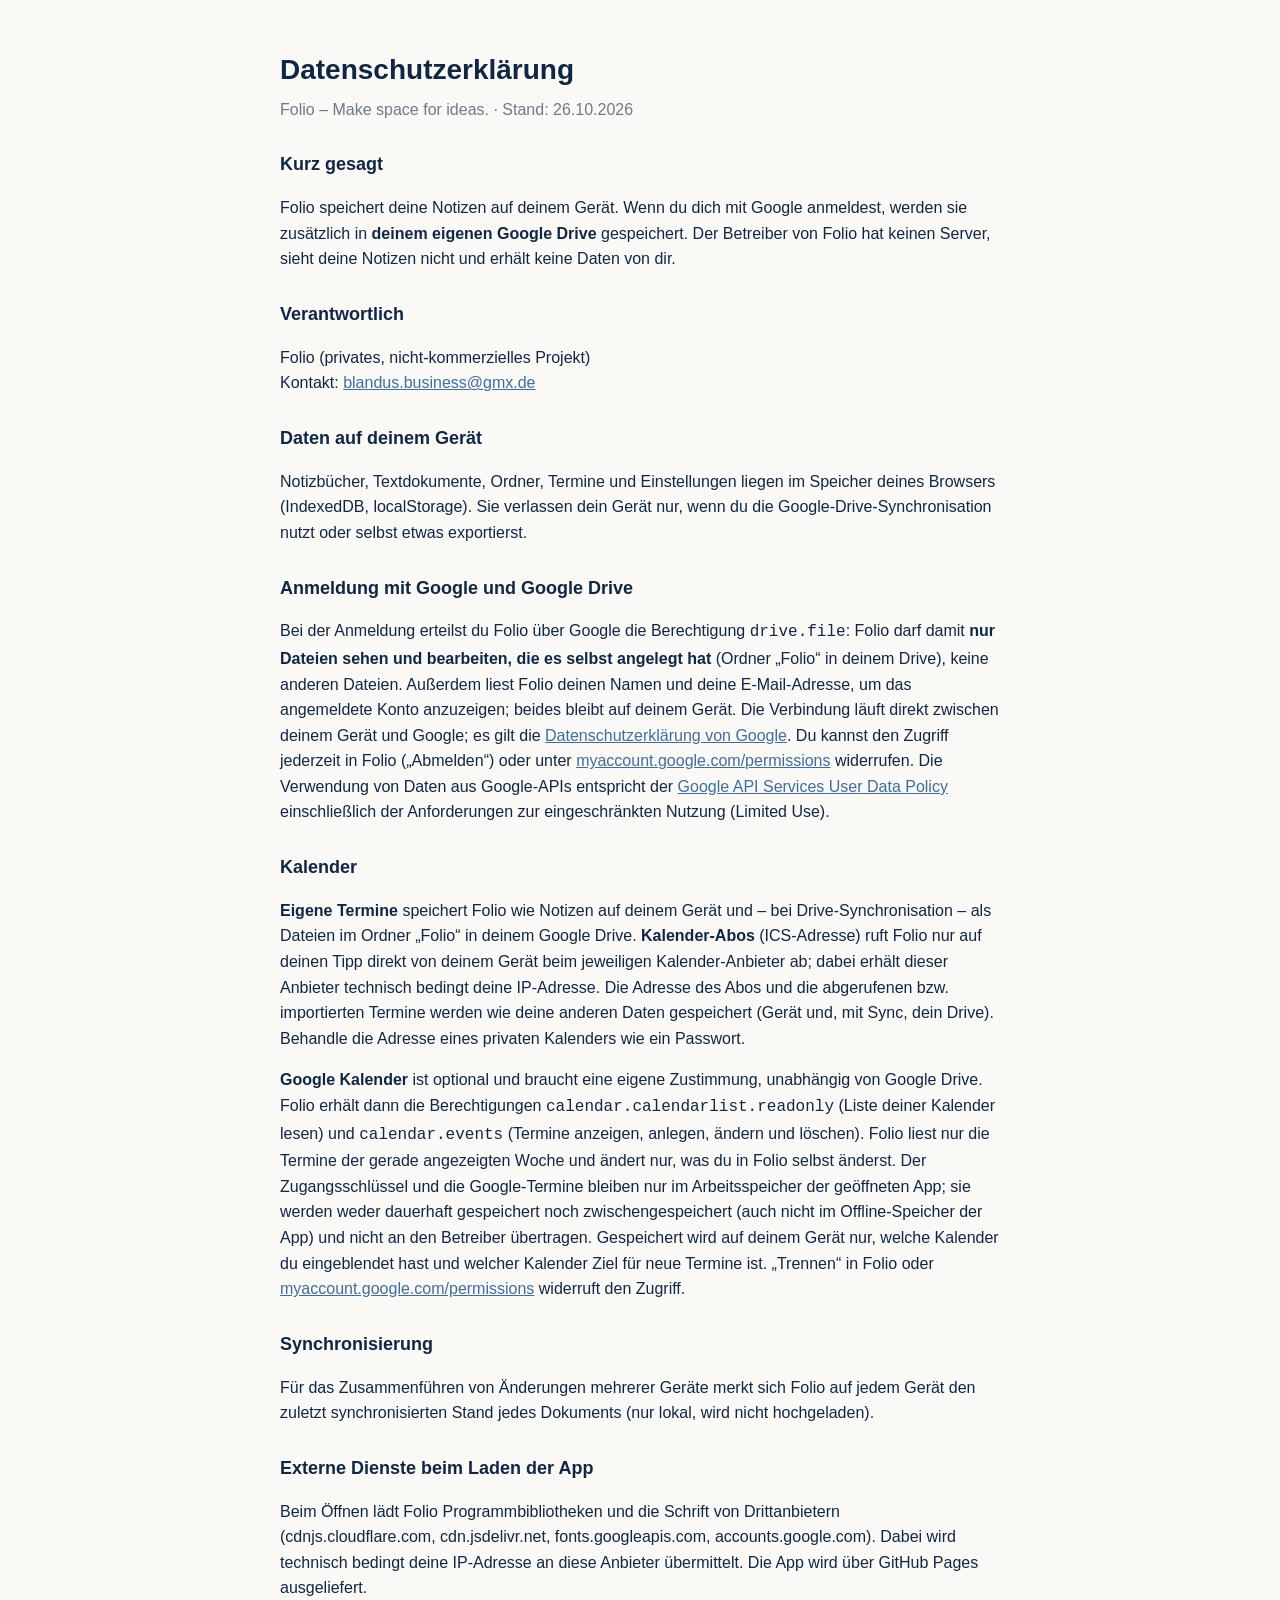
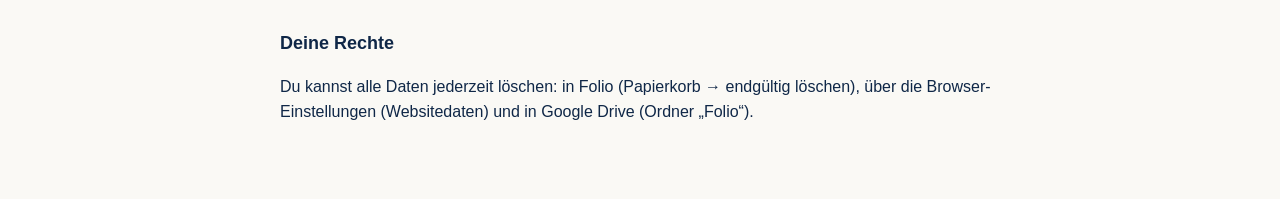
==== datenschutz.html @ 1590f9ae "Add files via upload" ====
<!doctype html>
<html lang="de">
<head>
<meta charset="utf-8">
<meta name="viewport" content="width=device-width, initial-scale=1">
<title>Folio – Datenschutz</title>
<link rel="icon" type="image/svg+xml" href="folio-mark.svg">
<style>
  body { margin: 0; background: #FAF9F5; color: #0F2747; font: 16px/1.6 -apple-system, BlinkMacSystemFont, "Segoe UI", Roboto, sans-serif; }
  main { max-width: 720px; margin: 0 auto; padding: 48px 24px 64px; }
  h1 { font-size: 28px; margin: 0 0 4px; } h2 { font-size: 18px; margin: 28px 0 6px; }
  .sub { color: rgba(15, 39, 71, .6); margin-bottom: 24px; }
  a { color: #3E6E9F; }
  @media (prefers-color-scheme: dark) { body { background: #111A26; color: #EEEAE2; } .sub { color: rgba(238, 234, 226, .6); } a { color: #8FB4DD; } }
</style>
</head>
<body>
<main>
  <h1>Datenschutzerklärung</h1>
  <div class="sub">Folio – Make space for ideas. · Stand: 26.10.2026</div>

  <h2>Kurz gesagt</h2>
  <p>Folio speichert deine Notizen auf deinem Gerät. Wenn du dich mit Google anmeldest, werden sie zusätzlich in
  <strong>deinem eigenen Google Drive</strong> gespeichert. Der Betreiber von Folio hat keinen Server, sieht deine
  Notizen nicht und erhält keine Daten von dir.</p>

  <h2>Verantwortlich</h2>
  <p>Folio (privates, nicht-kommerzielles Projekt)<br>
  Kontakt: <a href="mailto:blandus.business@gmx.de">blandus.business@gmx.de</a></p>

  <h2>Daten auf deinem Gerät</h2>
  <p>Notizbücher, Textdokumente, Ordner, Termine und Einstellungen liegen im Speicher deines Browsers (IndexedDB, localStorage).
  Sie verlassen dein Gerät nur, wenn du die Google-Drive-Synchronisation nutzt oder selbst etwas exportierst.</p>

  <h2>Anmeldung mit Google und Google Drive</h2>
  <p>Bei der Anmeldung erteilst du Folio über Google die Berechtigung <code>drive.file</code>: Folio darf damit
  <strong>nur Dateien sehen und bearbeiten, die es selbst angelegt hat</strong> (Ordner „Folio“ in deinem Drive), keine anderen
  Dateien. Außerdem liest Folio deinen Namen und deine E-Mail-Adresse, um das angemeldete Konto anzuzeigen; beides bleibt auf
  deinem Gerät. Die Verbindung läuft direkt zwischen deinem Gerät und Google; es gilt die
  <a href="https://policies.google.com/privacy" target="_blank" rel="noopener">Datenschutzerklärung von Google</a>.
  Du kannst den Zugriff jederzeit in Folio („Abmelden“) oder unter
  <a href="https://myaccount.google.com/permissions" target="_blank" rel="noopener">myaccount.google.com/permissions</a> widerrufen.
  Die Verwendung von Daten aus Google-APIs entspricht der
  <a href="https://developers.google.com/terms/api-services-user-data-policy" target="_blank" rel="noopener">Google API Services User Data Policy</a>
  einschließlich der Anforderungen zur eingeschränkten Nutzung (Limited Use).</p>

  <h2>Kalender</h2>
  <p><strong>Eigene Termine</strong> speichert Folio wie Notizen auf deinem Gerät und – bei Drive-Synchronisation – als
  Dateien im Ordner „Folio“ in deinem Google Drive. <strong>Kalender-Abos</strong> (ICS-Adresse) ruft Folio nur auf
  deinen Tipp direkt von deinem Gerät beim jeweiligen Kalender-Anbieter ab; dabei erhält dieser Anbieter technisch
  bedingt deine IP-Adresse. Die Adresse des Abos und die abgerufenen bzw. importierten Termine werden wie deine
  anderen Daten gespeichert (Gerät und, mit Sync, dein Drive). Behandle die Adresse eines privaten Kalenders wie ein
  Passwort.</p>
  <p><strong>Google Kalender</strong> ist optional und braucht eine eigene Zustimmung, unabhängig von Google Drive.
  Folio erhält dann die Berechtigungen <code>calendar.calendarlist.readonly</code> (Liste deiner Kalender lesen) und
  <code>calendar.events</code> (Termine anzeigen, anlegen, ändern und löschen). Folio liest nur die Termine der
  gerade angezeigten Woche und ändert nur, was du in Folio selbst änderst. Der Zugangsschlüssel und die
  Google-Termine bleiben nur im Arbeitsspeicher der geöffneten App; sie werden weder dauerhaft gespeichert noch
  zwischengespeichert (auch nicht im Offline-Speicher der App) und nicht an den Betreiber übertragen. Gespeichert wird
  auf deinem Gerät nur, welche Kalender du eingeblendet hast und welcher Kalender Ziel für neue Termine ist.
  „Trennen“ in Folio oder <a href="https://myaccount.google.com/permissions" target="_blank" rel="noopener">myaccount.google.com/permissions</a>
  widerruft den Zugriff.</p>

  <h2>Synchronisierung</h2>
  <p>Für das Zusammenführen von Änderungen mehrerer Geräte merkt sich Folio auf jedem Gerät den zuletzt
  synchronisierten Stand jedes Dokuments (nur lokal, wird nicht hochgeladen).</p>

  <h2>Externe Dienste beim Laden der App</h2>
  <p>Beim Öffnen lädt Folio Programmbibliotheken und die Schrift von Drittanbietern (cdnjs.cloudflare.com, cdn.jsdelivr.net,
  fonts.googleapis.com, accounts.google.com). Dabei wird technisch bedingt deine IP-Adresse an diese Anbieter übermittelt.
  Die App wird über GitHub Pages ausgeliefert.</p>

  <h2>Deine Rechte</h2>
  <p>Du kannst alle Daten jederzeit löschen: in Folio (Papierkorb → endgültig löschen), über die Browser-Einstellungen
  (Websitedaten) und in Google Drive (Ordner „Folio“).</p>
</main>
</body>
</html>
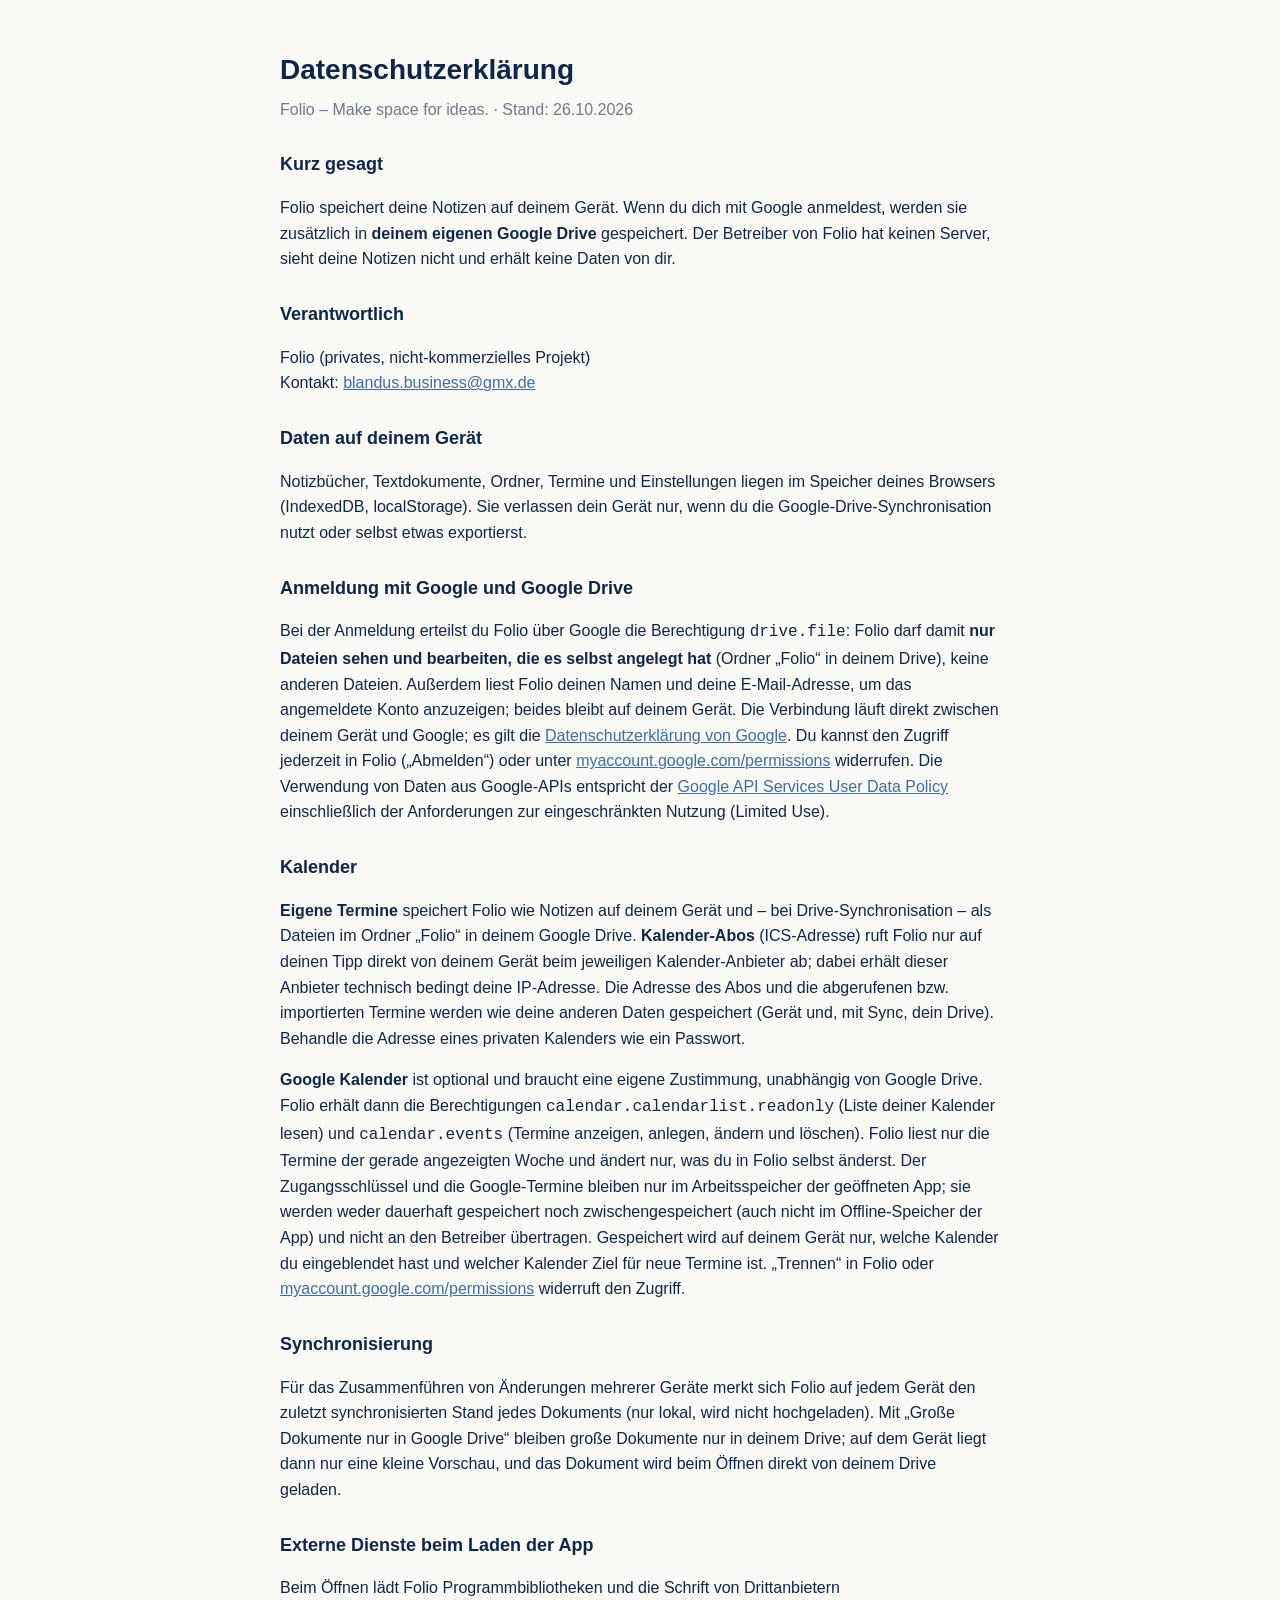
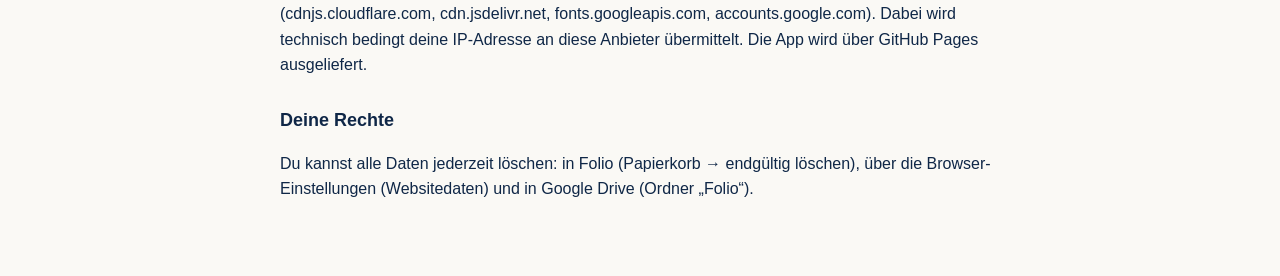
==== commit 08eae43f: "Add files via upload" ====
--- a/datenschutz.html
+++ b/datenschutz.html
@@ -63,7 +63,9 @@
 
   <h2>Synchronisierung</h2>
   <p>Für das Zusammenführen von Änderungen mehrerer Geräte merkt sich Folio auf jedem Gerät den zuletzt
-  synchronisierten Stand jedes Dokuments (nur lokal, wird nicht hochgeladen).</p>
+  synchronisierten Stand jedes Dokuments (nur lokal, wird nicht hochgeladen). Mit „Große Dokumente nur in Google
+  Drive“ bleiben große Dokumente nur in deinem Drive; auf dem Gerät liegt dann nur eine kleine Vorschau, und das
+  Dokument wird beim Öffnen direkt von deinem Drive geladen.</p>
 
   <h2>Externe Dienste beim Laden der App</h2>
   <p>Beim Öffnen lädt Folio Programmbibliotheken und die Schrift von Drittanbietern (cdnjs.cloudflare.com, cdn.jsdelivr.net,
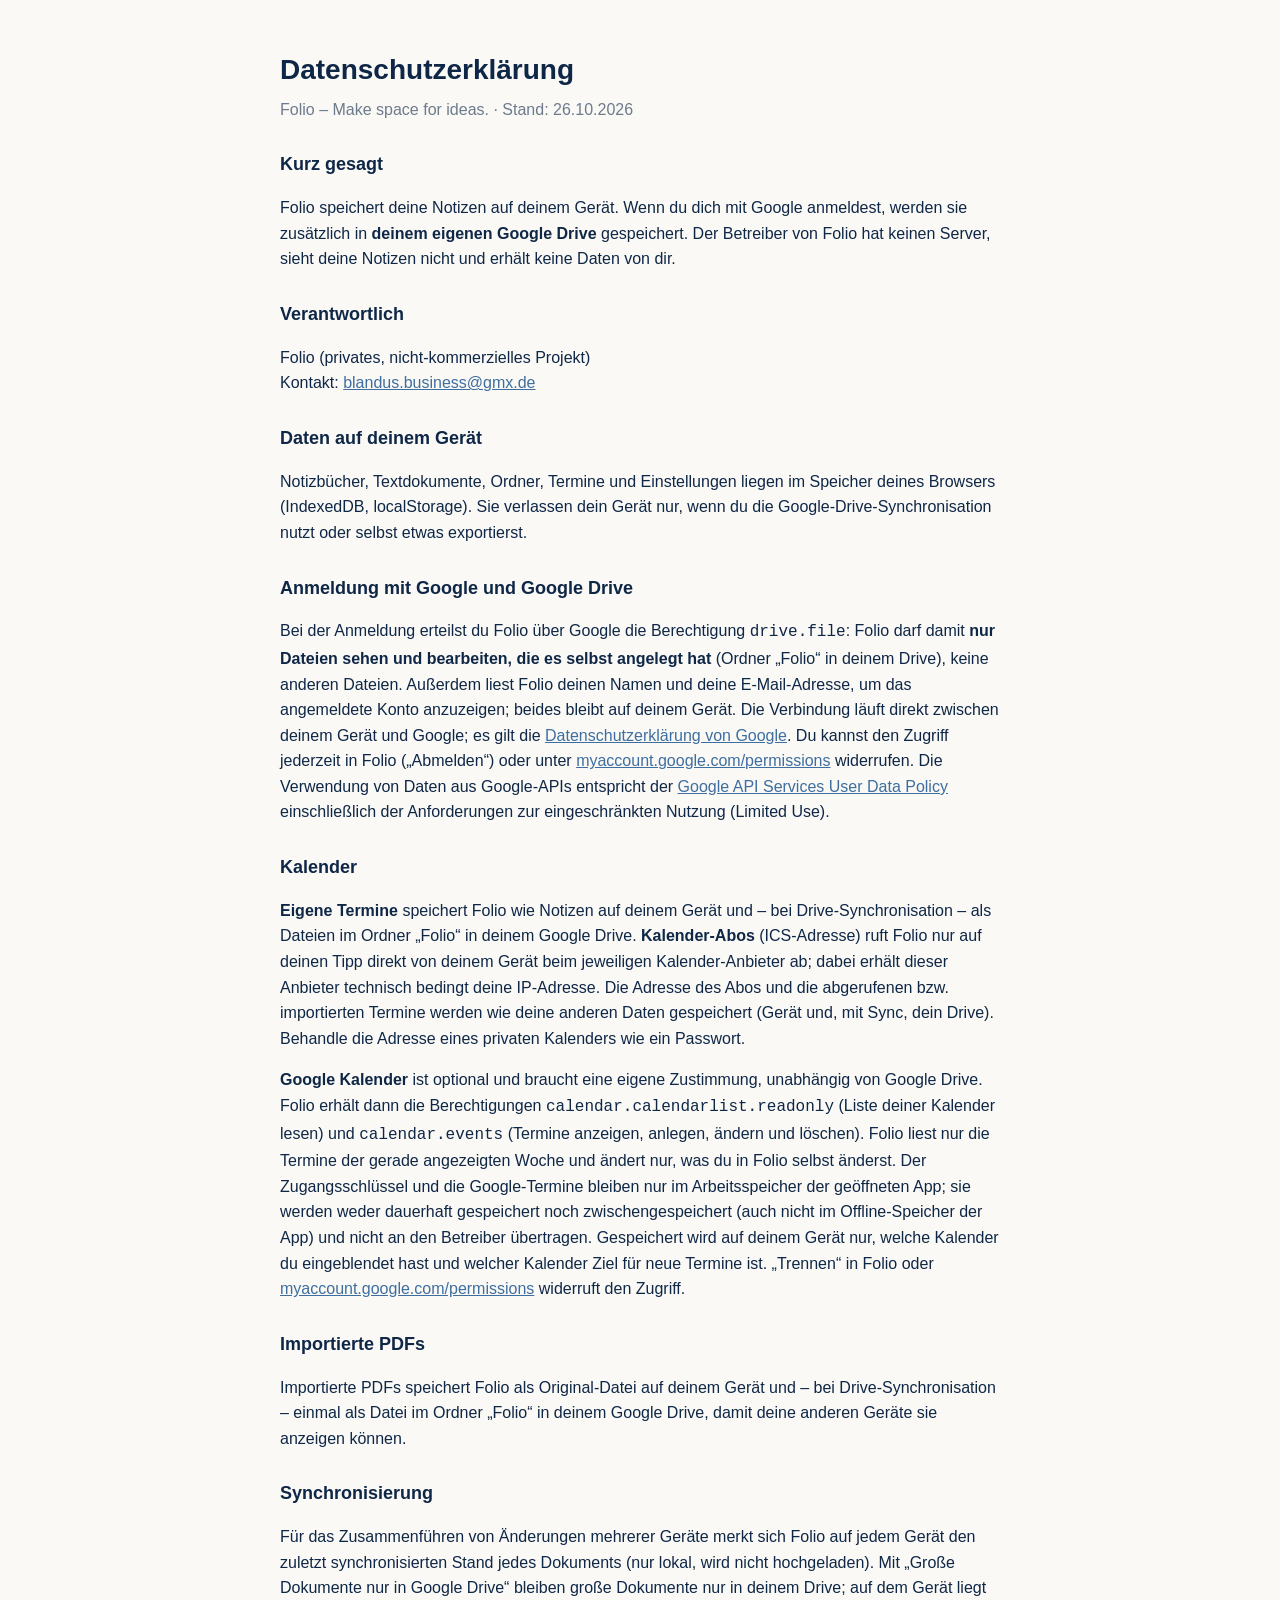
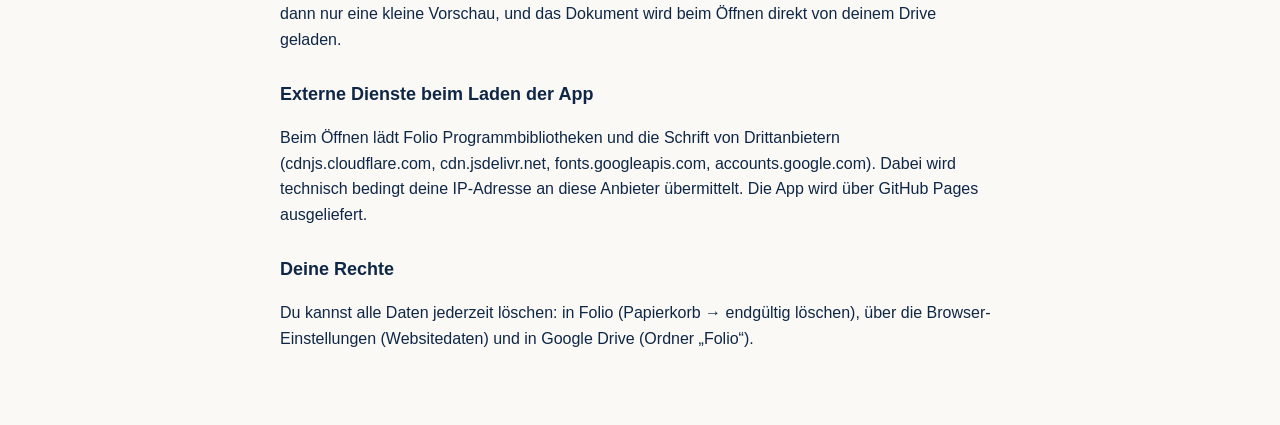
==== commit 3f6f0159: "Add files via upload" ====
--- a/datenschutz.html
+++ b/datenschutz.html
@@ -61,6 +61,10 @@
   „Trennen“ in Folio oder <a href="https://myaccount.google.com/permissions" target="_blank" rel="noopener">myaccount.google.com/permissions</a>
   widerruft den Zugriff.</p>
 
+  <h2>Importierte PDFs</h2>
+  <p>Importierte PDFs speichert Folio als Original-Datei auf deinem Gerät und – bei Drive-Synchronisation – einmal als
+  Datei im Ordner „Folio“ in deinem Google Drive, damit deine anderen Geräte sie anzeigen können.</p>
+
   <h2>Synchronisierung</h2>
   <p>Für das Zusammenführen von Änderungen mehrerer Geräte merkt sich Folio auf jedem Gerät den zuletzt
   synchronisierten Stand jedes Dokuments (nur lokal, wird nicht hochgeladen). Mit „Große Dokumente nur in Google
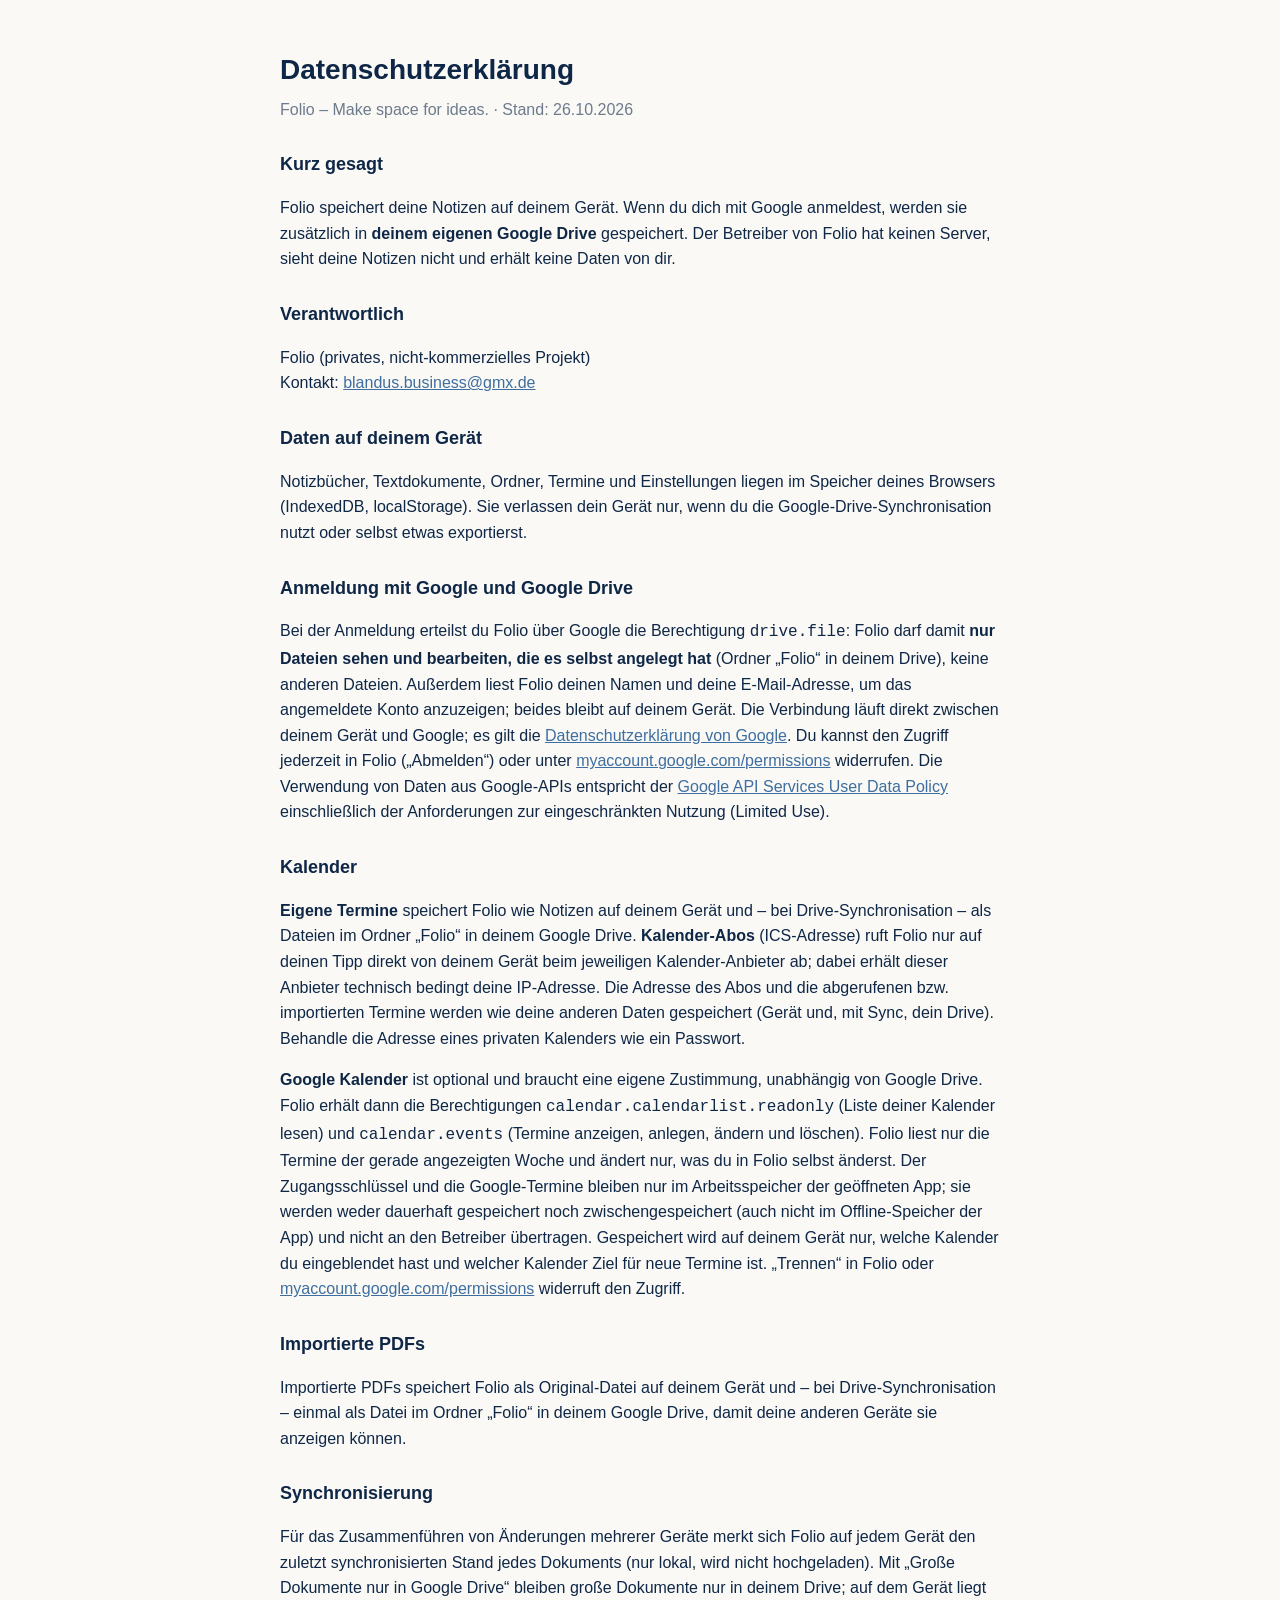
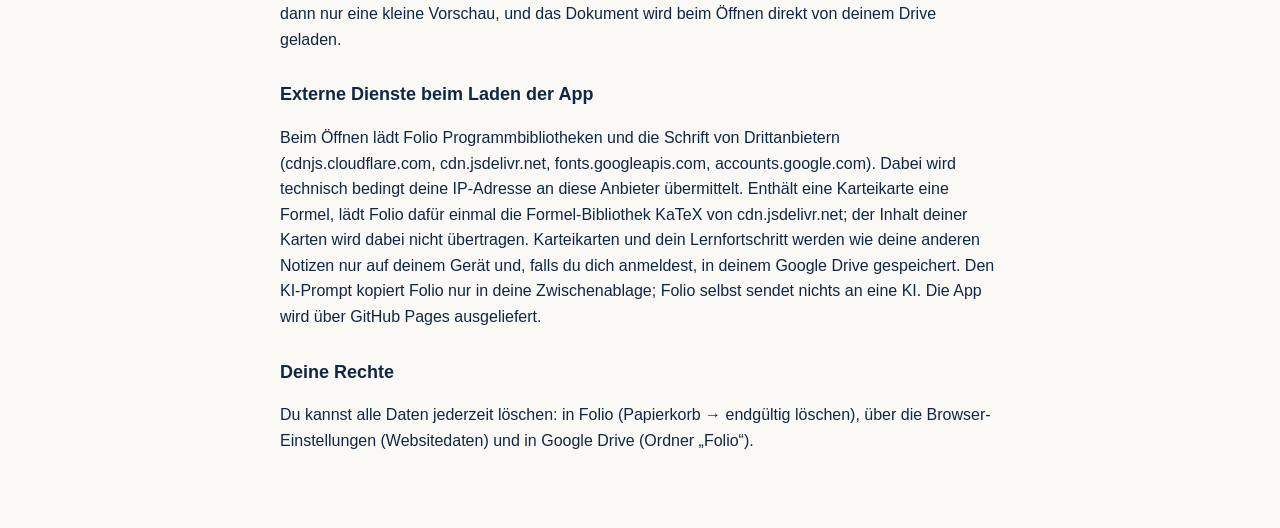
==== commit a818d71d: "Add files via upload" ====
--- a/datenschutz.html
+++ b/datenschutz.html
@@ -74,6 +74,10 @@
   <h2>Externe Dienste beim Laden der App</h2>
   <p>Beim Öffnen lädt Folio Programmbibliotheken und die Schrift von Drittanbietern (cdnjs.cloudflare.com, cdn.jsdelivr.net,
   fonts.googleapis.com, accounts.google.com). Dabei wird technisch bedingt deine IP-Adresse an diese Anbieter übermittelt.
+  Enthält eine Karteikarte eine Formel, lädt Folio dafür einmal die Formel-Bibliothek KaTeX von cdn.jsdelivr.net; der
+  Inhalt deiner Karten wird dabei nicht übertragen. Karteikarten und dein Lernfortschritt werden wie deine anderen
+  Notizen nur auf deinem Gerät und, falls du dich anmeldest, in deinem Google Drive gespeichert. Den KI-Prompt kopiert
+  Folio nur in deine Zwischenablage; Folio selbst sendet nichts an eine KI.
   Die App wird über GitHub Pages ausgeliefert.</p>
 
   <h2>Deine Rechte</h2>
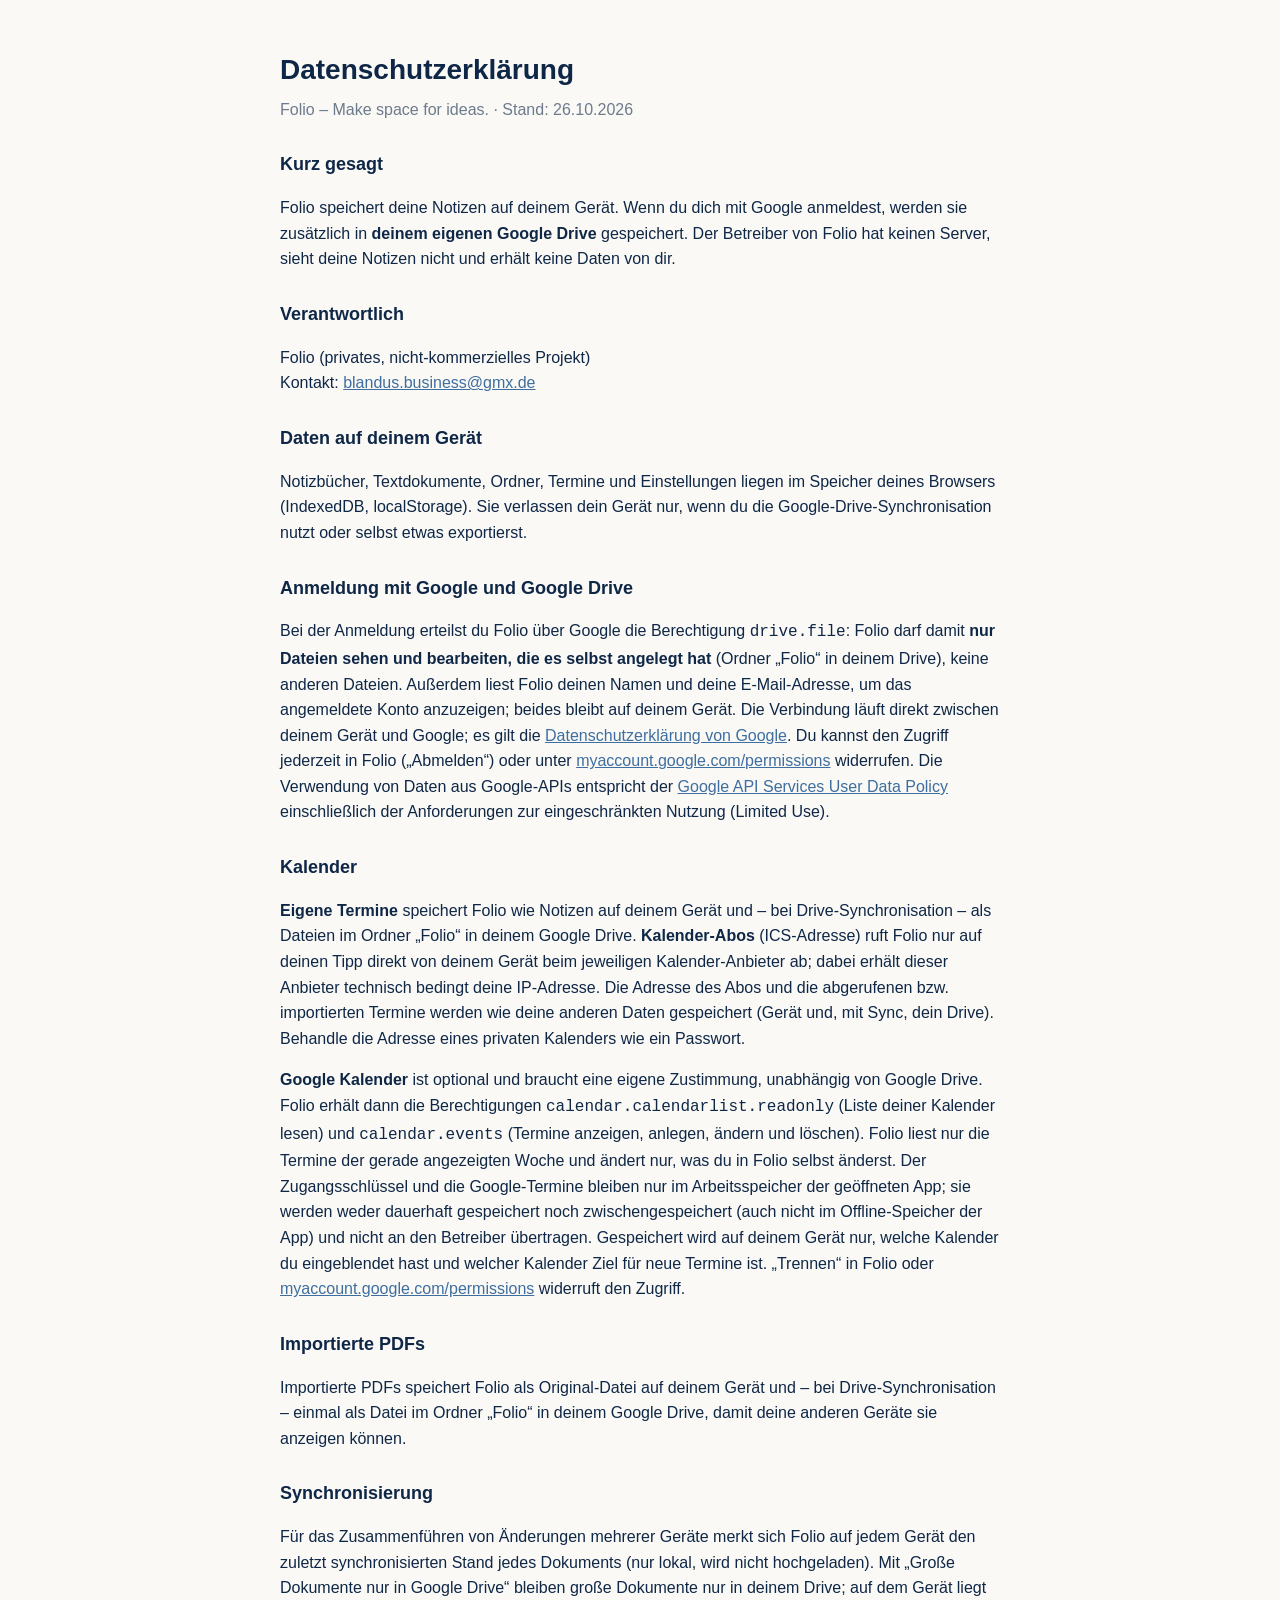
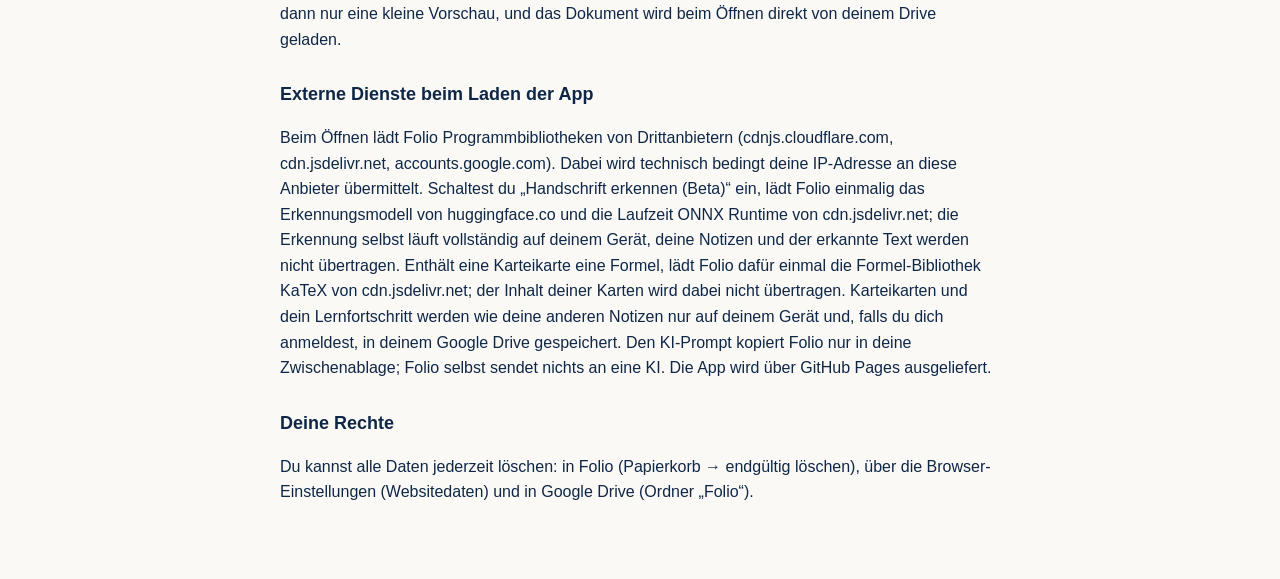
==== commit 8d9a99f1: "v72: Apple-style design pass and handwriting search (beta) - System font instead of Inter from Googl" ====
--- a/datenschutz.html
+++ b/datenschutz.html
@@ -72,8 +72,11 @@
   Dokument wird beim Öffnen direkt von deinem Drive geladen.</p>
 
   <h2>Externe Dienste beim Laden der App</h2>
-  <p>Beim Öffnen lädt Folio Programmbibliotheken und die Schrift von Drittanbietern (cdnjs.cloudflare.com, cdn.jsdelivr.net,
-  fonts.googleapis.com, accounts.google.com). Dabei wird technisch bedingt deine IP-Adresse an diese Anbieter übermittelt.
+  <p>Beim Öffnen lädt Folio Programmbibliotheken von Drittanbietern (cdnjs.cloudflare.com, cdn.jsdelivr.net,
+  accounts.google.com). Dabei wird technisch bedingt deine IP-Adresse an diese Anbieter übermittelt.
+  Schaltest du „Handschrift erkennen (Beta)“ ein, lädt Folio einmalig das Erkennungsmodell von huggingface.co und die
+  Laufzeit ONNX Runtime von cdn.jsdelivr.net; die Erkennung selbst läuft vollständig auf deinem Gerät, deine Notizen
+  und der erkannte Text werden nicht übertragen.
   Enthält eine Karteikarte eine Formel, lädt Folio dafür einmal die Formel-Bibliothek KaTeX von cdn.jsdelivr.net; der
   Inhalt deiner Karten wird dabei nicht übertragen. Karteikarten und dein Lernfortschritt werden wie deine anderen
   Notizen nur auf deinem Gerät und, falls du dich anmeldest, in deinem Google Drive gespeichert. Den KI-Prompt kopiert
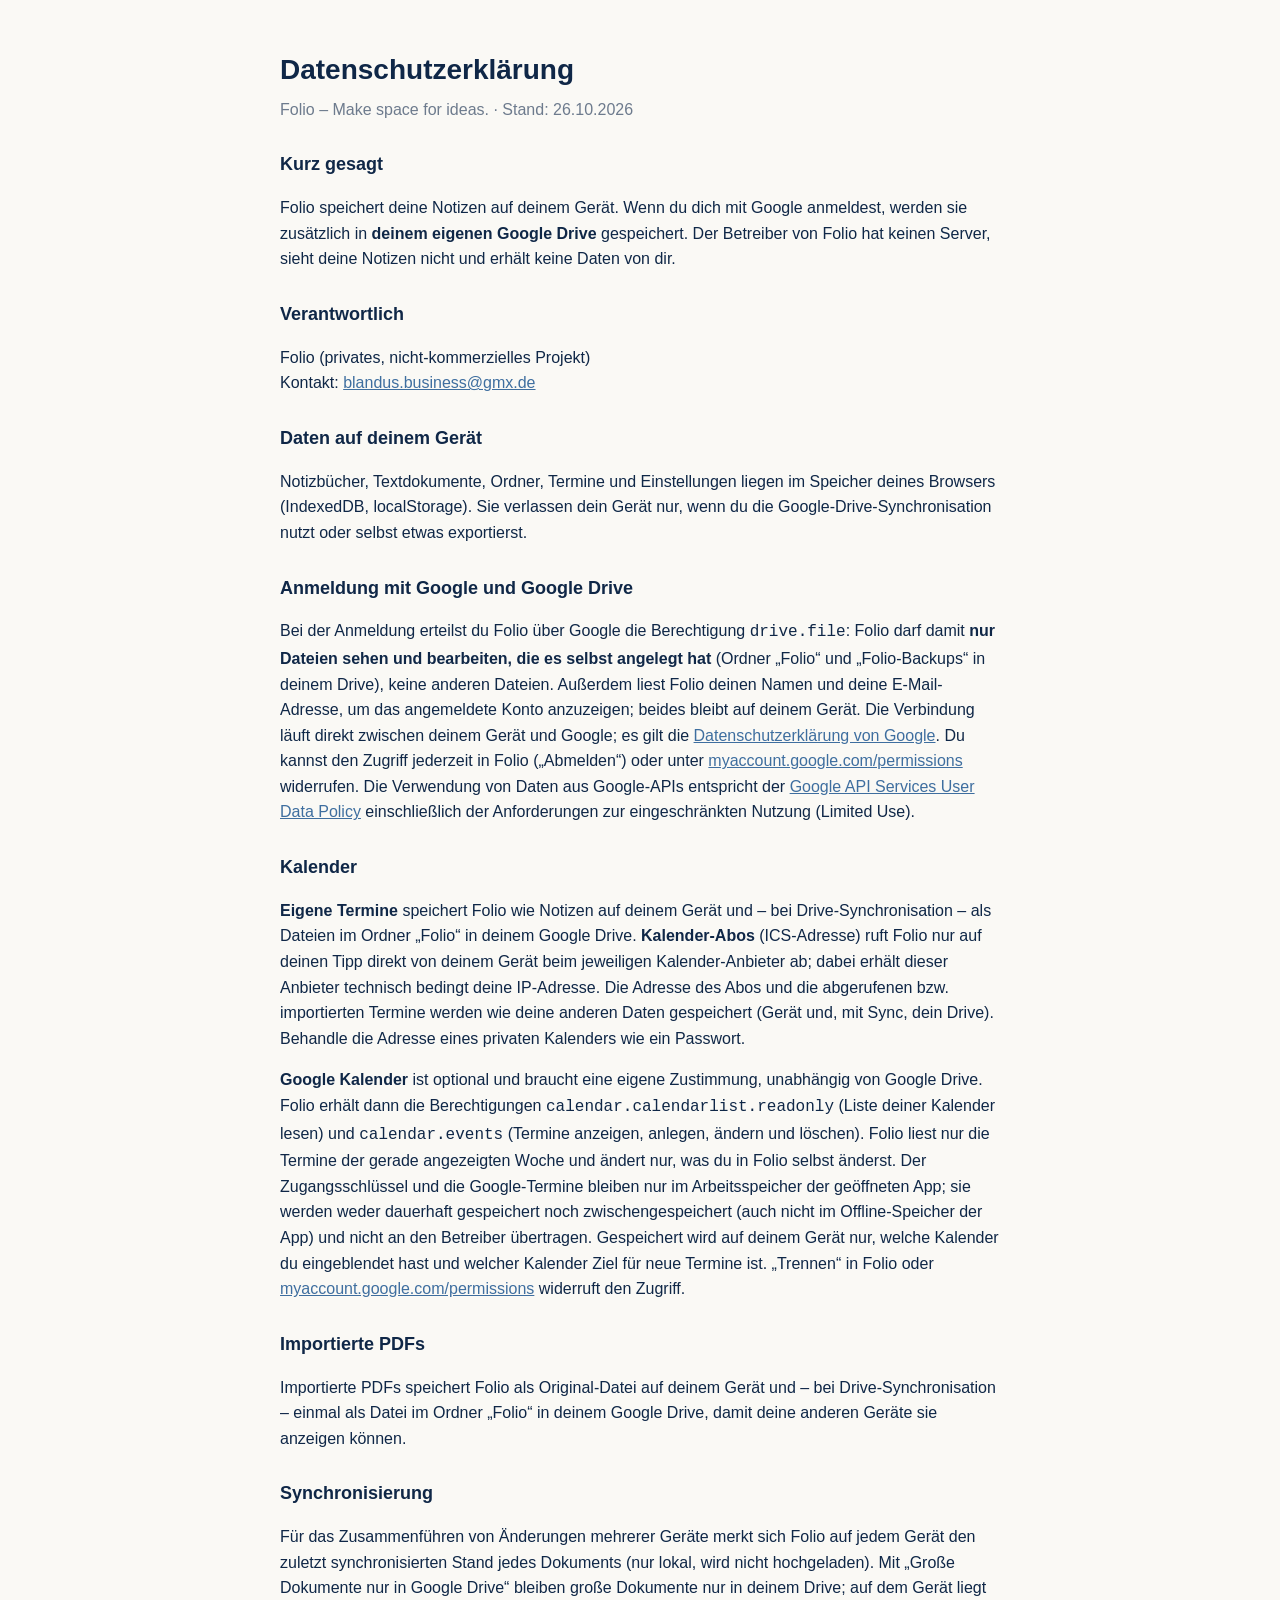
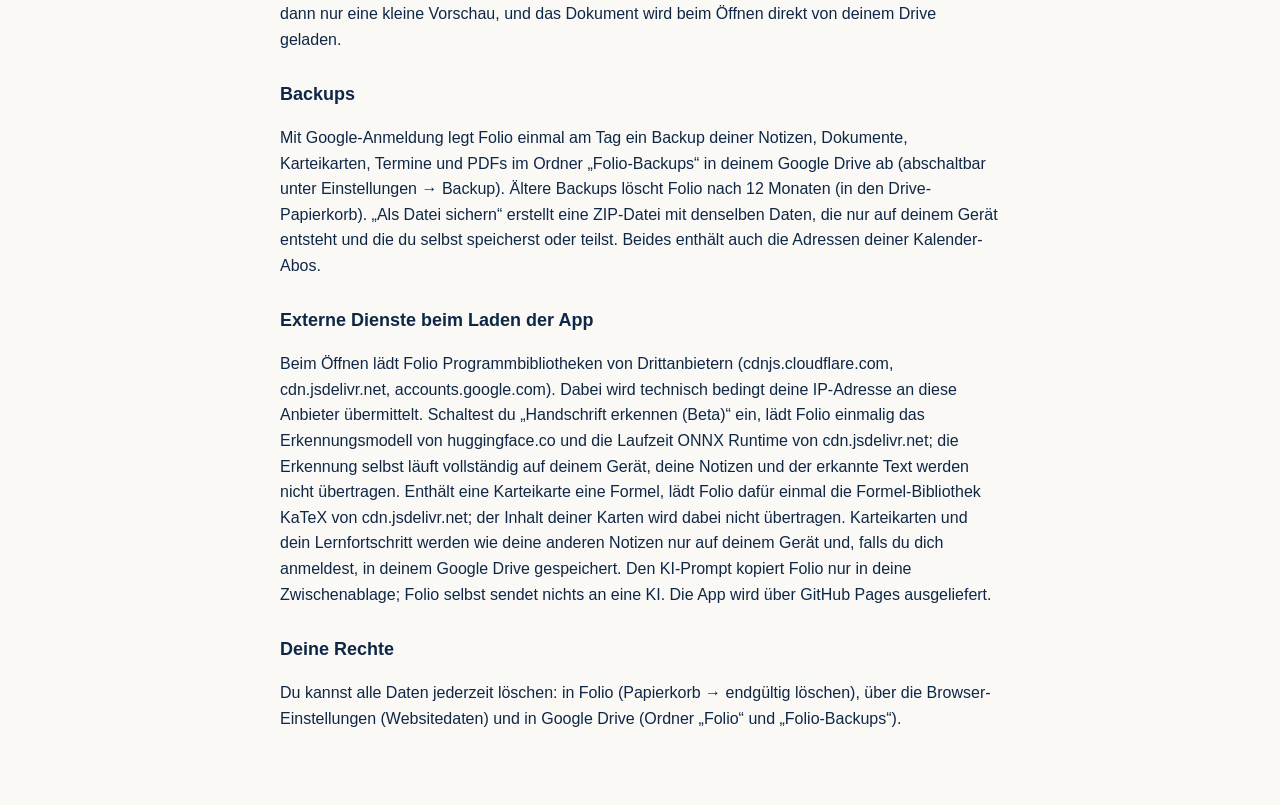
==== commit 2e39dea2: "Backups: täglich in Google Drive, ZIP-Datei, Wiederherstellen als Kopie (v82)" ====
--- a/datenschutz.html
+++ b/datenschutz.html
@@ -34,7 +34,7 @@
 
   <h2>Anmeldung mit Google und Google Drive</h2>
   <p>Bei der Anmeldung erteilst du Folio über Google die Berechtigung <code>drive.file</code>: Folio darf damit
-  <strong>nur Dateien sehen und bearbeiten, die es selbst angelegt hat</strong> (Ordner „Folio“ in deinem Drive), keine anderen
+  <strong>nur Dateien sehen und bearbeiten, die es selbst angelegt hat</strong> (Ordner „Folio“ und „Folio-Backups“ in deinem Drive), keine anderen
   Dateien. Außerdem liest Folio deinen Namen und deine E-Mail-Adresse, um das angemeldete Konto anzuzeigen; beides bleibt auf
   deinem Gerät. Die Verbindung läuft direkt zwischen deinem Gerät und Google; es gilt die
   <a href="https://policies.google.com/privacy" target="_blank" rel="noopener">Datenschutzerklärung von Google</a>.
@@ -71,6 +71,13 @@
   Drive“ bleiben große Dokumente nur in deinem Drive; auf dem Gerät liegt dann nur eine kleine Vorschau, und das
   Dokument wird beim Öffnen direkt von deinem Drive geladen.</p>
 
+  <h2>Backups</h2>
+  <p>Mit Google-Anmeldung legt Folio einmal am Tag ein Backup deiner Notizen, Dokumente, Karteikarten, Termine und
+  PDFs im Ordner „Folio-Backups“ in deinem Google Drive ab (abschaltbar unter Einstellungen → Backup). Ältere Backups
+  löscht Folio nach 12 Monaten (in den Drive-Papierkorb). „Als Datei sichern“ erstellt eine ZIP-Datei mit denselben
+  Daten, die nur auf deinem Gerät entsteht und die du selbst speicherst oder teilst. Beides enthält auch die Adressen
+  deiner Kalender-Abos.</p>
+
   <h2>Externe Dienste beim Laden der App</h2>
   <p>Beim Öffnen lädt Folio Programmbibliotheken von Drittanbietern (cdnjs.cloudflare.com, cdn.jsdelivr.net,
   accounts.google.com). Dabei wird technisch bedingt deine IP-Adresse an diese Anbieter übermittelt.
@@ -85,7 +92,7 @@
 
   <h2>Deine Rechte</h2>
   <p>Du kannst alle Daten jederzeit löschen: in Folio (Papierkorb → endgültig löschen), über die Browser-Einstellungen
-  (Websitedaten) und in Google Drive (Ordner „Folio“).</p>
+  (Websitedaten) und in Google Drive (Ordner „Folio“ und „Folio-Backups“).</p>
 </main>
 </body>
 </html>
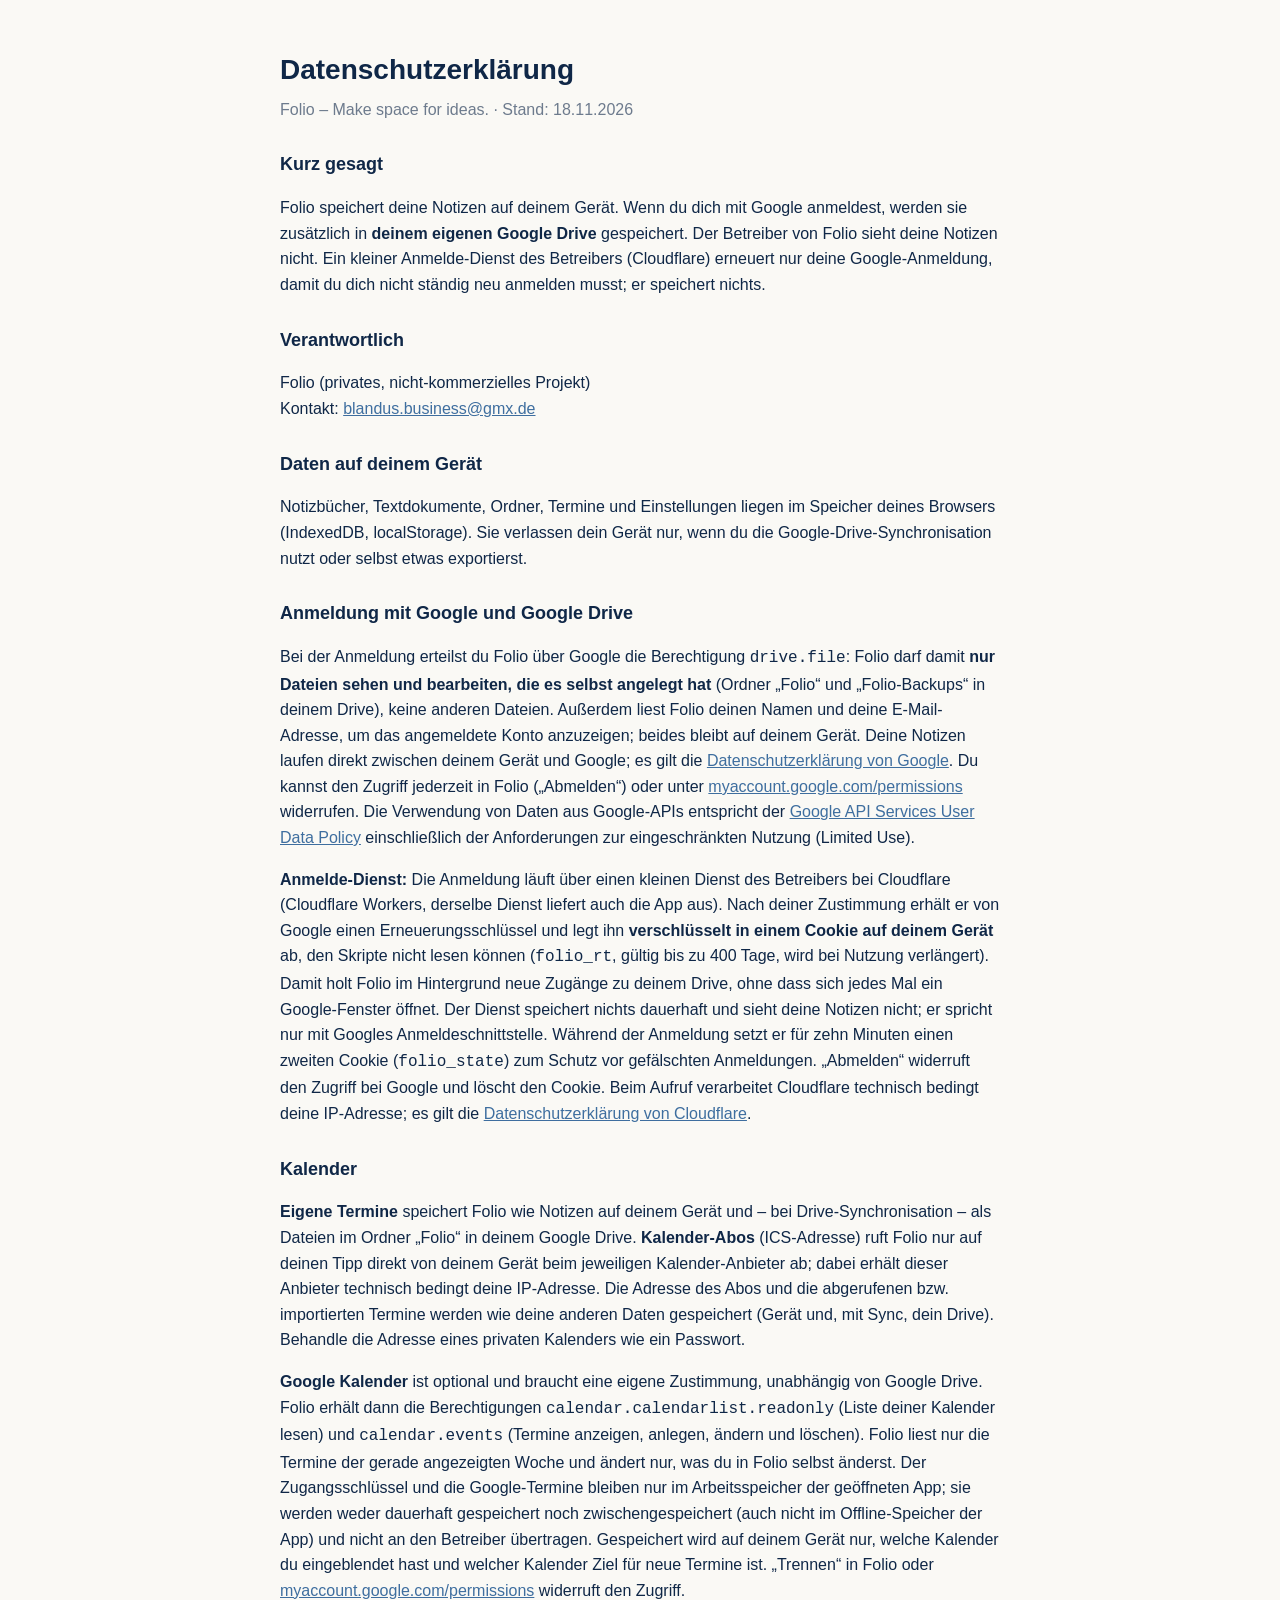
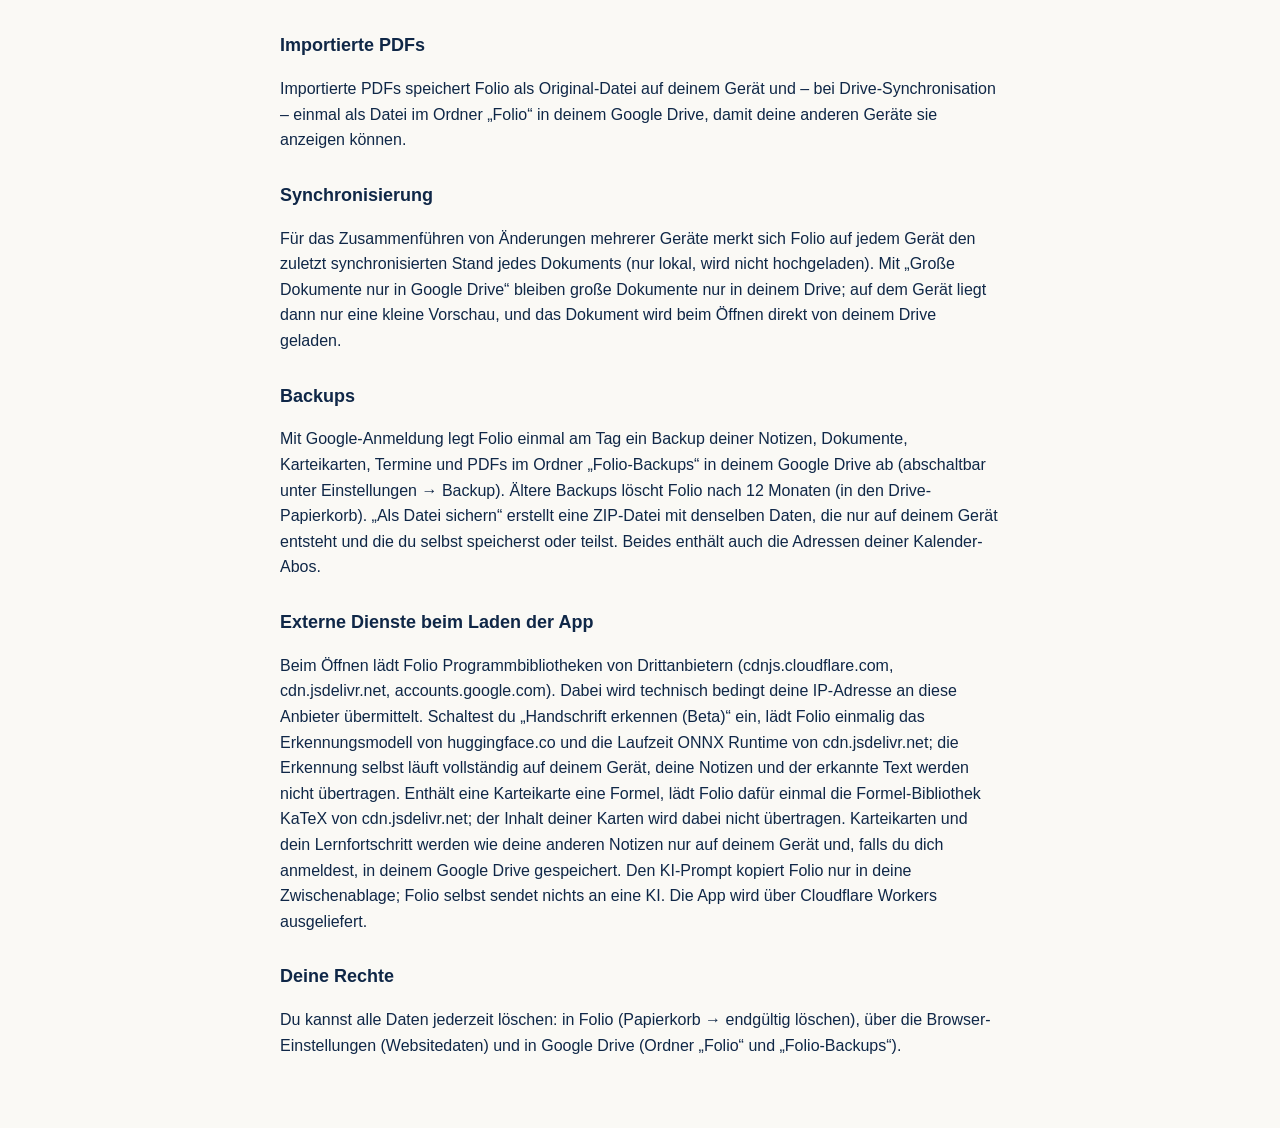
==== commit f7aa4ffd: "Google-Anmeldung über eigenen Cloudflare Worker, ohne wiederkehrendes Fenster (v86) Folio läuft als " ====
--- a/datenschutz.html
+++ b/datenschutz.html
@@ -17,12 +17,13 @@
 <body>
 <main>
   <h1>Datenschutzerklärung</h1>
-  <div class="sub">Folio – Make space for ideas. · Stand: 26.10.2026</div>
+  <div class="sub">Folio – Make space for ideas. · Stand: 18.11.2026</div>
 
   <h2>Kurz gesagt</h2>
   <p>Folio speichert deine Notizen auf deinem Gerät. Wenn du dich mit Google anmeldest, werden sie zusätzlich in
-  <strong>deinem eigenen Google Drive</strong> gespeichert. Der Betreiber von Folio hat keinen Server, sieht deine
-  Notizen nicht und erhält keine Daten von dir.</p>
+  <strong>deinem eigenen Google Drive</strong> gespeichert. Der Betreiber von Folio sieht deine Notizen nicht. Ein
+  kleiner Anmelde-Dienst des Betreibers (Cloudflare) erneuert nur deine Google-Anmeldung, damit du dich nicht ständig
+  neu anmelden musst; er speichert nichts.</p>
 
   <h2>Verantwortlich</h2>
   <p>Folio (privates, nicht-kommerzielles Projekt)<br>
@@ -36,13 +37,23 @@
   <p>Bei der Anmeldung erteilst du Folio über Google die Berechtigung <code>drive.file</code>: Folio darf damit
   <strong>nur Dateien sehen und bearbeiten, die es selbst angelegt hat</strong> (Ordner „Folio“ und „Folio-Backups“ in deinem Drive), keine anderen
   Dateien. Außerdem liest Folio deinen Namen und deine E-Mail-Adresse, um das angemeldete Konto anzuzeigen; beides bleibt auf
-  deinem Gerät. Die Verbindung läuft direkt zwischen deinem Gerät und Google; es gilt die
+  deinem Gerät. Deine Notizen laufen direkt zwischen deinem Gerät und Google; es gilt die
   <a href="https://policies.google.com/privacy" target="_blank" rel="noopener">Datenschutzerklärung von Google</a>.
   Du kannst den Zugriff jederzeit in Folio („Abmelden“) oder unter
   <a href="https://myaccount.google.com/permissions" target="_blank" rel="noopener">myaccount.google.com/permissions</a> widerrufen.
   Die Verwendung von Daten aus Google-APIs entspricht der
   <a href="https://developers.google.com/terms/api-services-user-data-policy" target="_blank" rel="noopener">Google API Services User Data Policy</a>
   einschließlich der Anforderungen zur eingeschränkten Nutzung (Limited Use).</p>
+  <p><strong>Anmelde-Dienst:</strong> Die Anmeldung läuft über einen kleinen Dienst des Betreibers bei Cloudflare
+  (Cloudflare Workers, derselbe Dienst liefert auch die App aus). Nach deiner Zustimmung erhält er von Google einen
+  Erneuerungsschlüssel und legt ihn <strong>verschlüsselt in einem Cookie auf deinem Gerät</strong> ab, den Skripte
+  nicht lesen können (<code>folio_rt</code>, gültig bis zu 400 Tage, wird bei Nutzung verlängert). Damit holt Folio
+  im Hintergrund neue Zugänge zu deinem Drive, ohne dass sich jedes Mal ein Google-Fenster öffnet. Der Dienst speichert
+  nichts dauerhaft und sieht deine Notizen nicht; er spricht nur mit Googles Anmeldeschnittstelle. Während der Anmeldung
+  setzt er für zehn Minuten einen zweiten Cookie (<code>folio_state</code>) zum Schutz vor gefälschten Anmeldungen.
+  „Abmelden“ widerruft den Zugriff bei Google und löscht den Cookie. Beim Aufruf verarbeitet Cloudflare technisch
+  bedingt deine IP-Adresse; es gilt die
+  <a href="https://www.cloudflare.com/privacypolicy/" target="_blank" rel="noopener">Datenschutzerklärung von Cloudflare</a>.</p>
 
   <h2>Kalender</h2>
   <p><strong>Eigene Termine</strong> speichert Folio wie Notizen auf deinem Gerät und – bei Drive-Synchronisation – als
@@ -88,7 +99,7 @@
   Inhalt deiner Karten wird dabei nicht übertragen. Karteikarten und dein Lernfortschritt werden wie deine anderen
   Notizen nur auf deinem Gerät und, falls du dich anmeldest, in deinem Google Drive gespeichert. Den KI-Prompt kopiert
   Folio nur in deine Zwischenablage; Folio selbst sendet nichts an eine KI.
-  Die App wird über GitHub Pages ausgeliefert.</p>
+  Die App wird über Cloudflare Workers ausgeliefert.</p>
 
   <h2>Deine Rechte</h2>
   <p>Du kannst alle Daten jederzeit löschen: in Folio (Papierkorb → endgültig löschen), über die Browser-Einstellungen
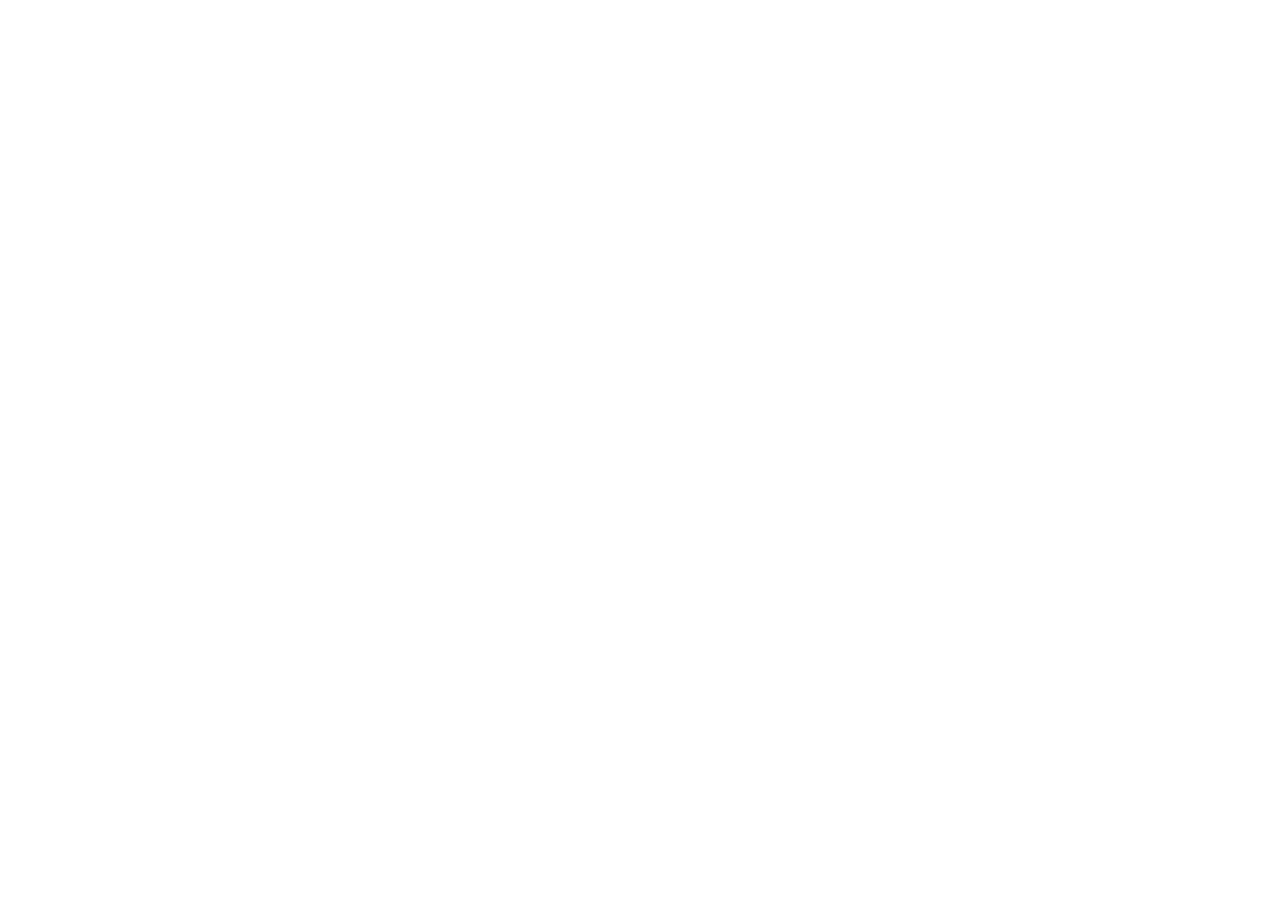
==== commit 62a0eaa8: "GitHub Pages leitet auf folio.blandus.workers.dev (Cloudflare) um" ====
--- a/datenschutz.html
+++ b/datenschutz.html
@@ -3,107 +3,27 @@
 <head>
 <meta charset="utf-8">
 <meta name="viewport" content="width=device-width, initial-scale=1">
-<title>Folio – Datenschutz</title>
-<link rel="icon" type="image/svg+xml" href="folio-mark.svg">
+<title>Folio ist umgezogen</title>
+<!-- Folio läuft nur noch unter https://folio.blandus.workers.dev (Cloudflare). Diese Seite (auch als 404.html und
+     datenschutz.html) leitet jede alte GitHub-Pages-Adresse dorthin weiter, Pfad eingeschlossen. -->
+<meta http-equiv="refresh" content="0; url=https://folio.blandus.workers.dev/">
+<script>
+  var p = location.pathname.replace(/^\/Folio(\/|$)/, '/');
+  if (p === '/index.html') p = '/';
+  location.replace('https://folio.blandus.workers.dev' + p + location.search + location.hash);
+</script>
 <style>
   body { margin: 0; background: #FAF9F5; color: #0F2747; font: 16px/1.6 -apple-system, BlinkMacSystemFont, "Segoe UI", Roboto, sans-serif; }
-  main { max-width: 720px; margin: 0 auto; padding: 48px 24px 64px; }
-  h1 { font-size: 28px; margin: 0 0 4px; } h2 { font-size: 18px; margin: 28px 0 6px; }
-  .sub { color: rgba(15, 39, 71, .6); margin-bottom: 24px; }
-  a { color: #3E6E9F; }
-  @media (prefers-color-scheme: dark) { body { background: #111A26; color: #EEEAE2; } .sub { color: rgba(238, 234, 226, .6); } a { color: #8FB4DD; } }
+  main { max-width: 560px; margin: 0 auto; padding: 64px 24px; }
+  a { color: inherit; }
+  @media (prefers-color-scheme: dark) { body { background: #14161A; color: #E8E6E1; } }
 </style>
 </head>
 <body>
 <main>
-  <h1>Datenschutzerklärung</h1>
-  <div class="sub">Folio – Make space for ideas. · Stand: 18.11.2026</div>
-
-  <h2>Kurz gesagt</h2>
-  <p>Folio speichert deine Notizen auf deinem Gerät. Wenn du dich mit Google anmeldest, werden sie zusätzlich in
-  <strong>deinem eigenen Google Drive</strong> gespeichert. Der Betreiber von Folio sieht deine Notizen nicht. Ein
-  kleiner Anmelde-Dienst des Betreibers (Cloudflare) erneuert nur deine Google-Anmeldung, damit du dich nicht ständig
-  neu anmelden musst; er speichert nichts.</p>
-
-  <h2>Verantwortlich</h2>
-  <p>Folio (privates, nicht-kommerzielles Projekt)<br>
-  Kontakt: <a href="mailto:blandus.business@gmx.de">blandus.business@gmx.de</a></p>
-
-  <h2>Daten auf deinem Gerät</h2>
-  <p>Notizbücher, Textdokumente, Ordner, Termine und Einstellungen liegen im Speicher deines Browsers (IndexedDB, localStorage).
-  Sie verlassen dein Gerät nur, wenn du die Google-Drive-Synchronisation nutzt oder selbst etwas exportierst.</p>
-
-  <h2>Anmeldung mit Google und Google Drive</h2>
-  <p>Bei der Anmeldung erteilst du Folio über Google die Berechtigung <code>drive.file</code>: Folio darf damit
-  <strong>nur Dateien sehen und bearbeiten, die es selbst angelegt hat</strong> (Ordner „Folio“ und „Folio-Backups“ in deinem Drive), keine anderen
-  Dateien. Außerdem liest Folio deinen Namen und deine E-Mail-Adresse, um das angemeldete Konto anzuzeigen; beides bleibt auf
-  deinem Gerät. Deine Notizen laufen direkt zwischen deinem Gerät und Google; es gilt die
-  <a href="https://policies.google.com/privacy" target="_blank" rel="noopener">Datenschutzerklärung von Google</a>.
-  Du kannst den Zugriff jederzeit in Folio („Abmelden“) oder unter
-  <a href="https://myaccount.google.com/permissions" target="_blank" rel="noopener">myaccount.google.com/permissions</a> widerrufen.
-  Die Verwendung von Daten aus Google-APIs entspricht der
-  <a href="https://developers.google.com/terms/api-services-user-data-policy" target="_blank" rel="noopener">Google API Services User Data Policy</a>
-  einschließlich der Anforderungen zur eingeschränkten Nutzung (Limited Use).</p>
-  <p><strong>Anmelde-Dienst:</strong> Die Anmeldung läuft über einen kleinen Dienst des Betreibers bei Cloudflare
-  (Cloudflare Workers, derselbe Dienst liefert auch die App aus). Nach deiner Zustimmung erhält er von Google einen
-  Erneuerungsschlüssel und legt ihn <strong>verschlüsselt in einem Cookie auf deinem Gerät</strong> ab, den Skripte
-  nicht lesen können (<code>folio_rt</code>, gültig bis zu 400 Tage, wird bei Nutzung verlängert). Damit holt Folio
-  im Hintergrund neue Zugänge zu deinem Drive, ohne dass sich jedes Mal ein Google-Fenster öffnet. Der Dienst speichert
-  nichts dauerhaft und sieht deine Notizen nicht; er spricht nur mit Googles Anmeldeschnittstelle. Während der Anmeldung
-  setzt er für zehn Minuten einen zweiten Cookie (<code>folio_state</code>) zum Schutz vor gefälschten Anmeldungen.
-  „Abmelden“ widerruft den Zugriff bei Google und löscht den Cookie. Beim Aufruf verarbeitet Cloudflare technisch
-  bedingt deine IP-Adresse; es gilt die
-  <a href="https://www.cloudflare.com/privacypolicy/" target="_blank" rel="noopener">Datenschutzerklärung von Cloudflare</a>.</p>
-
-  <h2>Kalender</h2>
-  <p><strong>Eigene Termine</strong> speichert Folio wie Notizen auf deinem Gerät und – bei Drive-Synchronisation – als
-  Dateien im Ordner „Folio“ in deinem Google Drive. <strong>Kalender-Abos</strong> (ICS-Adresse) ruft Folio nur auf
-  deinen Tipp direkt von deinem Gerät beim jeweiligen Kalender-Anbieter ab; dabei erhält dieser Anbieter technisch
-  bedingt deine IP-Adresse. Die Adresse des Abos und die abgerufenen bzw. importierten Termine werden wie deine
-  anderen Daten gespeichert (Gerät und, mit Sync, dein Drive). Behandle die Adresse eines privaten Kalenders wie ein
-  Passwort.</p>
-  <p><strong>Google Kalender</strong> ist optional und braucht eine eigene Zustimmung, unabhängig von Google Drive.
-  Folio erhält dann die Berechtigungen <code>calendar.calendarlist.readonly</code> (Liste deiner Kalender lesen) und
-  <code>calendar.events</code> (Termine anzeigen, anlegen, ändern und löschen). Folio liest nur die Termine der
-  gerade angezeigten Woche und ändert nur, was du in Folio selbst änderst. Der Zugangsschlüssel und die
-  Google-Termine bleiben nur im Arbeitsspeicher der geöffneten App; sie werden weder dauerhaft gespeichert noch
-  zwischengespeichert (auch nicht im Offline-Speicher der App) und nicht an den Betreiber übertragen. Gespeichert wird
-  auf deinem Gerät nur, welche Kalender du eingeblendet hast und welcher Kalender Ziel für neue Termine ist.
-  „Trennen“ in Folio oder <a href="https://myaccount.google.com/permissions" target="_blank" rel="noopener">myaccount.google.com/permissions</a>
-  widerruft den Zugriff.</p>
-
-  <h2>Importierte PDFs</h2>
-  <p>Importierte PDFs speichert Folio als Original-Datei auf deinem Gerät und – bei Drive-Synchronisation – einmal als
-  Datei im Ordner „Folio“ in deinem Google Drive, damit deine anderen Geräte sie anzeigen können.</p>
-
-  <h2>Synchronisierung</h2>
-  <p>Für das Zusammenführen von Änderungen mehrerer Geräte merkt sich Folio auf jedem Gerät den zuletzt
-  synchronisierten Stand jedes Dokuments (nur lokal, wird nicht hochgeladen). Mit „Große Dokumente nur in Google
-  Drive“ bleiben große Dokumente nur in deinem Drive; auf dem Gerät liegt dann nur eine kleine Vorschau, und das
-  Dokument wird beim Öffnen direkt von deinem Drive geladen.</p>
-
-  <h2>Backups</h2>
-  <p>Mit Google-Anmeldung legt Folio einmal am Tag ein Backup deiner Notizen, Dokumente, Karteikarten, Termine und
-  PDFs im Ordner „Folio-Backups“ in deinem Google Drive ab (abschaltbar unter Einstellungen → Backup). Ältere Backups
-  löscht Folio nach 12 Monaten (in den Drive-Papierkorb). „Als Datei sichern“ erstellt eine ZIP-Datei mit denselben
-  Daten, die nur auf deinem Gerät entsteht und die du selbst speicherst oder teilst. Beides enthält auch die Adressen
-  deiner Kalender-Abos.</p>
-
-  <h2>Externe Dienste beim Laden der App</h2>
-  <p>Beim Öffnen lädt Folio Programmbibliotheken von Drittanbietern (cdnjs.cloudflare.com, cdn.jsdelivr.net,
-  accounts.google.com). Dabei wird technisch bedingt deine IP-Adresse an diese Anbieter übermittelt.
-  Schaltest du „Handschrift erkennen (Beta)“ ein, lädt Folio einmalig das Erkennungsmodell von huggingface.co und die
-  Laufzeit ONNX Runtime von cdn.jsdelivr.net; die Erkennung selbst läuft vollständig auf deinem Gerät, deine Notizen
-  und der erkannte Text werden nicht übertragen.
-  Enthält eine Karteikarte eine Formel, lädt Folio dafür einmal die Formel-Bibliothek KaTeX von cdn.jsdelivr.net; der
-  Inhalt deiner Karten wird dabei nicht übertragen. Karteikarten und dein Lernfortschritt werden wie deine anderen
-  Notizen nur auf deinem Gerät und, falls du dich anmeldest, in deinem Google Drive gespeichert. Den KI-Prompt kopiert
-  Folio nur in deine Zwischenablage; Folio selbst sendet nichts an eine KI.
-  Die App wird über Cloudflare Workers ausgeliefert.</p>
-
-  <h2>Deine Rechte</h2>
-  <p>Du kannst alle Daten jederzeit löschen: in Folio (Papierkorb → endgültig löschen), über die Browser-Einstellungen
-  (Websitedaten) und in Google Drive (Ordner „Folio“ und „Folio-Backups“).</p>
+  <h1>Folio ist umgezogen</h1>
+  <p>Folio läuft jetzt unter <a href="https://folio.blandus.workers.dev/">folio.blandus.workers.dev</a>.
+    Bitte diese Adresse neu zum Home-Bildschirm hinzufügen.</p>
 </main>
 </body>
 </html>
